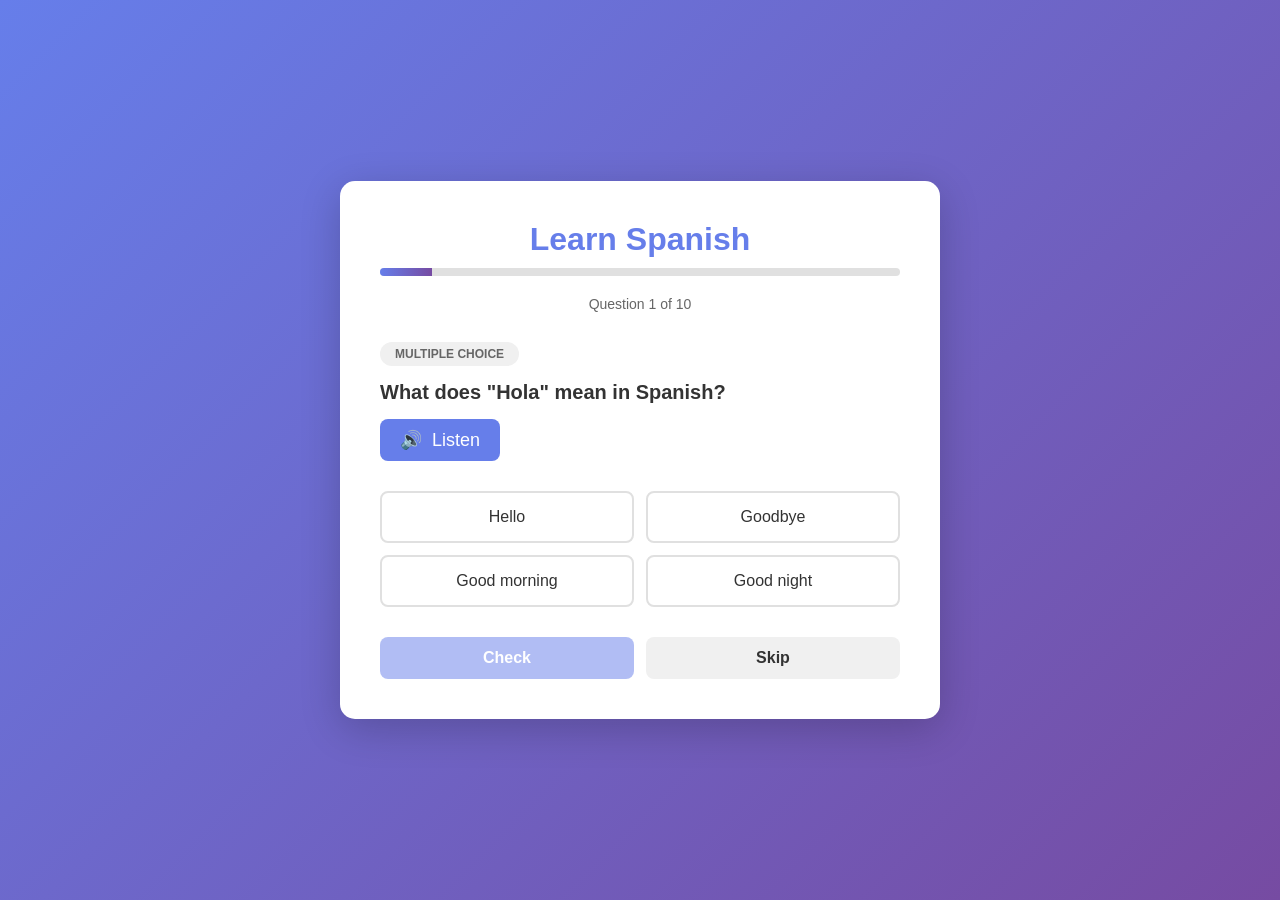
==== index.html @ b9823161 "Rename language-app_1c.html to index.html" ====
<!DOCTYPE html>
<html lang="en">
<head>
    <meta charset="UTF-8">
    <meta name="viewport" content="width=device-width, initial-scale=1.0">
    <title>Spanish Learning App</title>
    <style>
        * {
            margin: 0;
            padding: 0;
            box-sizing: border-box;
        }

        body {
            font-family: 'Segoe UI', Tahoma, Geneva, Verdana, sans-serif;
            background: linear-gradient(135deg, #667eea 0%, #764ba2 100%);
            min-height: 100vh;
            display: flex;
            justify-content: center;
            align-items: center;
            padding: 20px;
        }

        .container {
            background: white;
            border-radius: 15px;
            box-shadow: 0 10px 40px rgba(0, 0, 0, 0.2);
            max-width: 600px;
            width: 100%;
            padding: 40px;
        }

        .header {
            text-align: center;
            margin-bottom: 30px;
        }

        .header h1 {
            color: #667eea;
            font-size: 32px;
            margin-bottom: 10px;
        }

        .progress-bar {
            width: 100%;
            height: 8px;
            background: #e0e0e0;
            border-radius: 10px;
            margin-bottom: 20px;
            overflow: hidden;
        }

        .progress-fill {
            height: 100%;
            background: linear-gradient(90deg, #667eea, #764ba2);
            width: 0%;
            transition: width 0.3s ease;
        }

        .question-section {
            margin-bottom: 30px;
        }

        .question-type {
            display: inline-block;
            background: #f0f0f0;
            color: #666;
            padding: 5px 15px;
            border-radius: 20px;
            font-size: 12px;
            font-weight: bold;
            margin-bottom: 15px;
        }

        .question-text {
            font-size: 20px;
            color: #333;
            margin-bottom: 15px;
            font-weight: 600;
        }

        .audio-button {
            background: #667eea;
            color: white;
            border: none;
            padding: 10px 20px;
            border-radius: 8px;
            cursor: pointer;
            font-size: 14px;
            margin-bottom: 20px;
            display: flex;
            align-items: center;
            gap: 10px;
            transition: background 0.3s ease;
        }

        .audio-button:hover {
            background: #764ba2;
        }

        .audio-button span {
            font-size: 18px;
        }

        .options {
            display: grid;
            grid-template-columns: 1fr 1fr;
            gap: 12px;
            margin-bottom: 20px;
        }

        .option {
            padding: 15px;
            border: 2px solid #e0e0e0;
            border-radius: 8px;
            cursor: pointer;
            text-align: center;
            font-size: 16px;
            transition: all 0.3s ease;
            background: white;
            color: #333;
        }

        .option:hover {
            border-color: #667eea;
            background: #f8f9ff;
        }

        .option.selected {
            border-color: #667eea;
            background: #667eea;
            color: white;
        }

        .option.correct {
            border-color: #4caf50;
            background: #4caf50;
            color: white;
        }

        .option.incorrect {
            border-color: #f44336;
            background: #f44336;
            color: white;
        }

        .input-section {
            margin-bottom: 20px;
        }

        .input-section input {
            width: 100%;
            padding: 12px;
            border: 2px solid #e0e0e0;
            border-radius: 8px;
            font-size: 16px;
            transition: border-color 0.3s ease;
        }

        .input-section input:focus {
            outline: none;
            border-color: #667eea;
        }

        .input-section input.correct {
            border-color: #4caf50;
            background: #f1f8f5;
        }

        .input-section input.incorrect {
            border-color: #f44336;
            background: #fdf1f1;
        }

        .button-group {
            display: flex;
            gap: 12px;
            margin-top: 30px;
        }

        .btn {
            flex: 1;
            padding: 12px;
            border: none;
            border-radius: 8px;
            font-size: 16px;
            font-weight: 600;
            cursor: pointer;
            transition: all 0.3s ease;
        }

        .btn-primary {
            background: #667eea;
            color: white;
        }

        .btn-primary:hover:not(:disabled) {
            background: #764ba2;
        }

        .btn-primary:disabled {
            opacity: 0.5;
            cursor: not-allowed;
        }

        .btn-secondary {
            background: #f0f0f0;
            color: #333;
        }

        .btn-secondary:hover {
            background: #e0e0e0;
        }

        .feedback {
            padding: 15px;
            border-radius: 8px;
            margin-bottom: 20px;
            font-weight: 600;
            display: none;
        }

        .feedback.show {
            display: block;
        }

        .feedback.correct {
            background: #e8f5e9;
            color: #2e7d32;
            border-left: 4px solid #4caf50;
        }

        .feedback.incorrect {
            background: #ffebee;
            color: #c62828;
            border-left: 4px solid #f44336;
        }

        .completion-screen {
            display: none;
            text-align: center;
        }

        .completion-screen.show {
            display: block;
        }

        .completion-screen h2 {
            color: #667eea;
            font-size: 28px;
            margin-bottom: 20px;
        }

        .completion-screen .score {
            font-size: 48px;
            color: #4caf50;
            font-weight: bold;
            margin-bottom: 20px;
        }

        .completion-screen p {
            color: #666;
            font-size: 16px;
            margin-bottom: 15px;
        }

        .stats {
            background: #f5f5f5;
            padding: 20px;
            border-radius: 8px;
            margin-bottom: 20px;
        }

        .stat-item {
            display: flex;
            justify-content: space-between;
            margin-bottom: 10px;
            font-size: 16px;
        }

        .stat-item:last-child {
            margin-bottom: 0;
        }

        .translation {
            background: #f0f0f0;
            padding: 10px;
            border-radius: 6px;
            margin-top: 10px;
            font-size: 14px;
            color: #666;
            display: none;
        }

        .translation.show {
            display: block;
        }
    </style>
</head>
<body>
    <div class="container">
        <div class="header">
            <h1>Learn Spanish</h1>
            <div class="progress-bar">
                <div class="progress-fill" id="progressFill"></div>
            </div>
            <div id="progressText" style="color: #666; font-size: 14px;"></div>
        </div>

        <div id="quizContainer">
            <div class="question-section">
                <span class="question-type" id="questionType"></span>
                <div class="question-text" id="questionText"></div>
                <button class="audio-button" id="audioButton" style="display: none;">
                    <span>🔊</span>
                    <span>Listen</span>
                </button>
            </div>

            <div id="optionsContainer" class="options" style="display: none;"></div>

            <div class="input-section" id="inputSection" style="display: none;">
                <input 
                    type="text" 
                    id="answerInput" 
                    placeholder="Type your answer..."
                    autocomplete="off"
                >
                <div class="translation" id="translation"></div>
            </div>

            <div class="feedback" id="feedback"></div>

            <div class="button-group">
                <button class="btn btn-primary" id="submitBtn" disabled>Check</button>
                <button class="btn btn-secondary" id="skipBtn">Skip</button>
            </div>
        </div>

        <div class="completion-screen" id="completionScreen">
            <h2>Lesson Complete! 🎉</h2>
            <div class="score" id="finalScore"></div>
            <div class="stats">
                <div class="stat-item">
                    <span>Questions Answered:</span>
                    <span id="totalQuestions">0</span>
                </div>
                <div class="stat-item">
                    <span>Correct Answers:</span>
                    <span id="correctAnswers">0</span>
                </div>
                <div class="stat-item">
                    <span>Accuracy:</span>
                    <span id="accuracy">0%</span>
                </div>
            </div>
            <button class="btn btn-primary" onclick="location.reload()" style="width: 100%;">Start Again</button>
        </div>
    </div>

    <script>
        const lessons = [
            {
                type: 'multiple-choice',
                question: 'What does "Hola" mean in Spanish?',
                spanish: 'Hola',
                options: ['Hello', 'Goodbye', 'Good morning', 'Good night'],
                correct: 0,
                translation: 'Hola means hello'
            },
            {
                type: 'multiple-choice',
                question: 'What does "Agua" mean in Spanish?',
                spanish: 'Agua',
                options: ['Water', 'Bread', 'Milk', 'Juice'],
                correct: 0,
                translation: 'Agua means water'
            },
            {
                type: 'typing',
                question: 'How do you say "Good morning" in Spanish?',
                spanish: 'Buenos días',
                correct: 'buenos días',
                translation: 'Buenos días means good morning'
            },
            {
                type: 'multiple-choice',
                question: 'What does "Gracias" mean in Spanish?',
                spanish: 'Gracias',
                options: ['Thank you', 'Please', "You're welcome", 'Sorry'],
                correct: 0,
                translation: 'Gracias means thank you'
            },
            {
                type: 'typing',
                question: 'How do you say "Please" in Spanish?',
                spanish: 'Por favor',
                correct: 'por favor',
                translation: 'Por favor means please'
            },
            {
                type: 'multiple-choice',
                question: 'What does "Gato" mean in Spanish?',
                spanish: 'Gato',
                options: ['Dog', 'Cat', 'Bird', 'Fish'],
                correct: 1,
                translation: 'Gato means cat'
            },
            {
                type: 'typing',
                question: 'How do you say "My name is" in Spanish?',
                spanish: 'Me llamo',
                correct: 'me llamo',
                translation: 'Me llamo means my name is'
            },
            {
                type: 'multiple-choice',
                question: 'What does "Sí" mean in Spanish?',
                spanish: 'Sí',
                options: ['No', 'Yes', 'Maybe', 'Never'],
                correct: 1,
                translation: 'Sí means yes'
            },
            {
                type: 'multiple-choice',
                question: 'What does "Hermoso" mean in Spanish?',
                spanish: 'Hermoso',
                options: ['Ugly', 'Beautiful', 'Big', 'Small'],
                correct: 1,
                translation: 'Hermoso means beautiful'
            },
            {
                type: 'typing',
                question: 'How do you say "How are you?" in Spanish?',
                spanish: '¿Cómo estás?',
                correct: 'cómo estás',
                translation: '¿Cómo estás? means how are you?'
            }
        ];

        let currentQuestion = 0;
        let score = 0;
        let answered = false;
        let selectedOption = null;

        function startLesson() {
            displayQuestion();
        }

        function displayQuestion() {
            const question = lessons[currentQuestion];
            const progressPercent = ((currentQuestion + 1) / lessons.length) * 100;
            
            document.getElementById('progressFill').style.width = progressPercent + '%';
            document.getElementById('progressText').textContent = `Question ${currentQuestion + 1} of ${lessons.length}`;
            
            document.getElementById('questionType').textContent = question.type === 'multiple-choice' ? 'MULTIPLE CHOICE' : 'TYPE THE ANSWER';
            document.getElementById('questionText').textContent = question.question;
            
            const feedback = document.getElementById('feedback');
            feedback.classList.remove('show', 'correct', 'incorrect');
            
            const submitBtn = document.getElementById('submitBtn');
            submitBtn.disabled = true;
            submitBtn.textContent = 'Check';
            
            answered = false;
            selectedOption = null;
            
            if (question.type === 'multiple-choice') {
                displayMultipleChoice(question);
            } else {
                displayTypingQuestion(question);
            }
        }

        function displayMultipleChoice(question) {
            const inputSection = document.getElementById('inputSection');
            const optionsContainer = document.getElementById('optionsContainer');
            const audioButton = document.getElementById('audioButton');
            
            inputSection.style.display = 'none';
            optionsContainer.style.display = 'grid';
            audioButton.style.display = 'flex';
            
            optionsContainer.innerHTML = '';
            
            question.options.forEach((option, index) => {
                const optionDiv = document.createElement('div');
                optionDiv.className = 'option';
                optionDiv.textContent = option;
                optionDiv.onclick = () => selectOption(index);
                optionsContainer.appendChild(optionDiv);
            });
            
            audioButton.onclick = () => speakText(question.spanish);
        }

        function displayTypingQuestion(question) {
            const inputSection = document.getElementById('inputSection');
            const optionsContainer = document.getElementById('optionsContainer');
            const audioButton = document.getElementById('audioButton');
            const answerInput = document.getElementById('answerInput');
            
            inputSection.style.display = 'block';
            optionsContainer.style.display = 'none';
            audioButton.style.display = 'flex';
            
            answerInput.value = '';
            answerInput.classList.remove('correct', 'incorrect');
            answerInput.focus();
            
            answerInput.onkeypress = (e) => {
                if (e.key === 'Enter' && !document.getElementById('submitBtn').disabled) {
                    submitAnswer();
                }
            };
            
            answerInput.oninput = () => {
                document.getElementById('submitBtn').disabled = answerInput.value.trim() === '';
            };
            
            audioButton.onclick = () => speakText(question.spanish);
        }

        function selectOption(index) {
            const options = document.querySelectorAll('.option');
            options.forEach(opt => opt.classList.remove('selected'));
            
            const submitBtn = document.getElementById('submitBtn');
            submitBtn.disabled = false;
            
            if (!answered) {
                options[index].classList.add('selected');
                selectedOption = index;
            }
        }

        function submitAnswer() {
            if (answered) {
                nextQuestion();
                return;
            }
            
            const question = lessons[currentQuestion];
            const feedback = document.getElementById('feedback');
            let isCorrect = false;
            
            if (question.type === 'multiple-choice') {
                isCorrect = selectedOption === question.correct;
                markMultipleChoice(isCorrect);
            } else {
                const answerInput = document.getElementById('answerInput');
                const userAnswer = answerInput.value.trim().toLowerCase();
                isCorrect = userAnswer === question.correct;
                markTypingQuestion(isCorrect);
            }
            
            if (isCorrect) {
                score++;
                feedback.textContent = '✓ Correct!';
                feedback.classList.add('show', 'correct');
            } else {
                feedback.textContent = `✗ Incorrect. The correct answer is: ${question.spanish}`;
                feedback.classList.add('show', 'incorrect');
            }
            
            document.getElementById('translation').textContent = question.translation;
            document.getElementById('translation').classList.add('show');
            
            document.getElementById('submitBtn').textContent = 'Next';
            answered = true;
        }

        function markMultipleChoice(isCorrect) {
            const options = document.querySelectorAll('.option');
            const question = lessons[currentQuestion];
            
            options.forEach((option, index) => {
                option.style.pointerEvents = 'none';
                
                if (index === question.correct) {
                    option.classList.add('correct');
                } else if (index === selectedOption && !isCorrect) {
                    option.classList.add('incorrect');
                }
            });
        }

        function markTypingQuestion(isCorrect) {
            const answerInput = document.getElementById('answerInput');
            answerInput.disabled = true;
            
            if (isCorrect) {
                answerInput.classList.add('correct');
            } else {
                answerInput.classList.add('incorrect');
            }
        }

        function nextQuestion() {
            currentQuestion++;
            
            if (currentQuestion >= lessons.length) {
                showCompletion();
            } else {
                displayQuestion();
            }
        }

        function skipQuestion() {
            nextQuestion();
        }

        function showCompletion() {
            document.getElementById('quizContainer').style.display = 'none';
            document.getElementById('completionScreen').classList.add('show');
            
            const percentage = Math.round((score / lessons.length) * 100);
            document.getElementById('finalScore').textContent = `${percentage}%`;
            document.getElementById('totalQuestions').textContent = lessons.length;
            document.getElementById('correctAnswers').textContent = score;
            document.getElementById('accuracy').textContent = percentage + '%';
        }

        function speakText(text) {
            const utterance = new SpeechSynthesisUtterance(text);
            utterance.lang = 'es-ES';
            speechSynthesis.speak(utterance);
        }

        document.getElementById('submitBtn').onclick = submitAnswer;
        document.getElementById('skipBtn').onclick = skipQuestion;

        startLesson();
    </script>
</body>
</html>
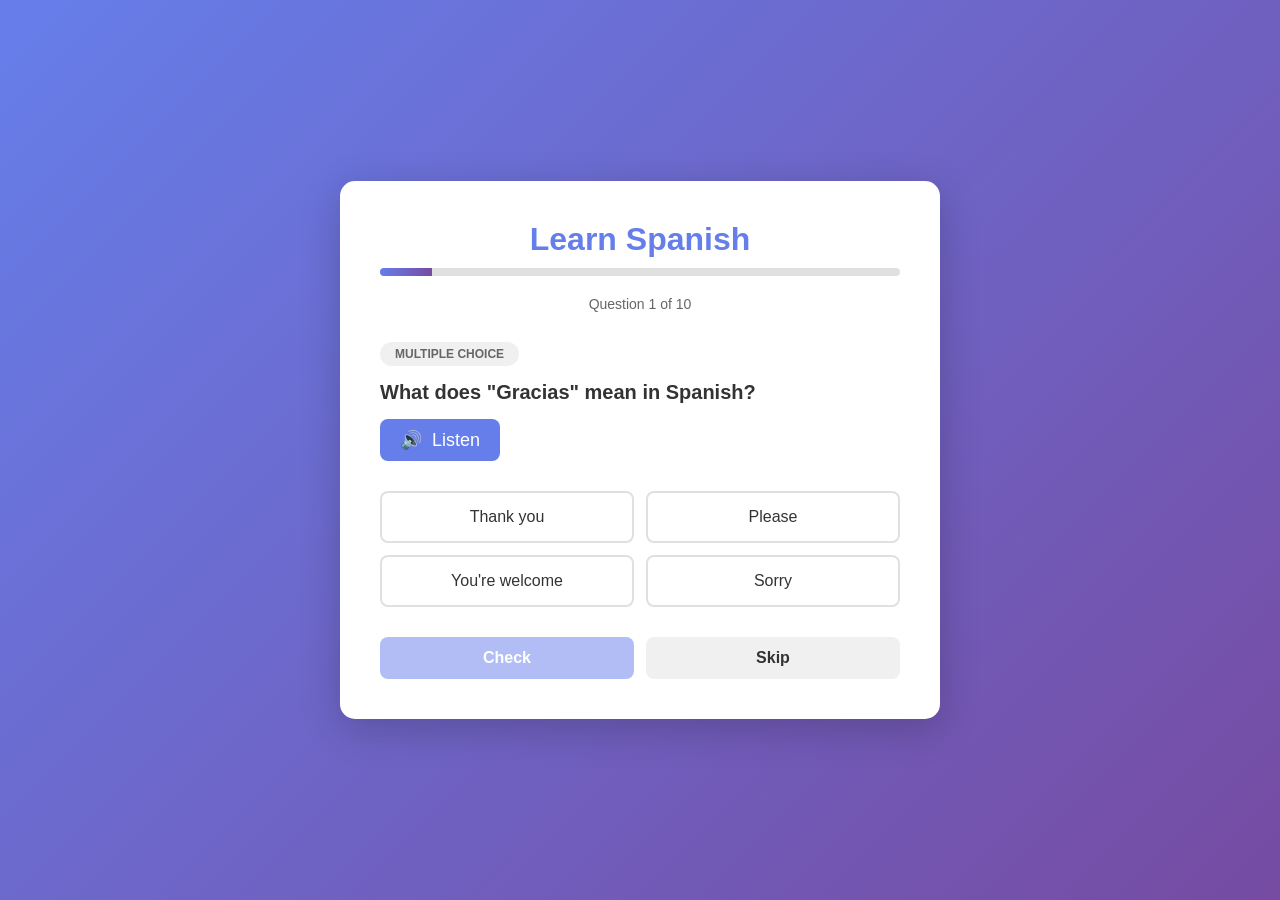
==== commit 841dd6ab: "Update index.html Add v2" ====
--- a/index.html
+++ b/index.html
@@ -160,6 +160,11 @@
         .input-section input:focus {
             outline: none;
             border-color: #667eea;
+        }
+
+        .input-section input:disabled {
+            background: #f5f5f5;
+            cursor: not-allowed;
         }
 
         .input-section input.correct {
@@ -359,7 +364,7 @@
     </div>
 
     <script>
-        const lessons = [
+        const lessonsData = [
             {
                 type: 'multiple-choice',
                 question: 'What does "Hola" mean in Spanish?',
@@ -438,35 +443,73 @@
             }
         ];
 
+        let lessons = [];
         let currentQuestion = 0;
         let score = 0;
         let answered = false;
         let selectedOption = null;
 
+        function normalizeText(text) {
+            return text
+                .toLowerCase()
+                .normalize('NFD')
+                .replace(/[\u0300-\u036f]/g, '')
+                .replace(/[\u2018\u2019`]/g, "'");
+        }
+
+        function shuffleArray(array) {
+            const shuffled = [...array];
+            for (let i = shuffled.length - 1; i > 0; i--) {
+                const j = Math.floor(Math.random() * (i + 1));
+                [shuffled[i], shuffled[j]] = [shuffled[j], shuffled[i]];
+            }
+            return shuffled;
+        }
+
+        function getAudioPath(spanish) {
+            const normalized = spanish
+                .toLowerCase()
+                .replace(/[¿?]/g, '')
+                .trim()
+                .replace(/\s+/g, '_');
+            return `sounds/${normalized}.ogg`;
+        }
+
+        function playSound(filename) {
+            const audio = new Audio(filename);
+            audio.play().catch(() => {
+                console.log(`Could not play ${filename}`);
+            });
+        }
+
         function startLesson() {
+            lessons = shuffleArray(lessonsData);
             displayQuestion();
         }
 
         function displayQuestion() {
             const question = lessons[currentQuestion];
             const progressPercent = ((currentQuestion + 1) / lessons.length) * 100;
-            
+
             document.getElementById('progressFill').style.width = progressPercent + '%';
             document.getElementById('progressText').textContent = `Question ${currentQuestion + 1} of ${lessons.length}`;
-            
+
             document.getElementById('questionType').textContent = question.type === 'multiple-choice' ? 'MULTIPLE CHOICE' : 'TYPE THE ANSWER';
             document.getElementById('questionText').textContent = question.question;
-            
+
             const feedback = document.getElementById('feedback');
             feedback.classList.remove('show', 'correct', 'incorrect');
-            
+
+            const translation = document.getElementById('translation');
+            translation.classList.remove('show');
+
             const submitBtn = document.getElementById('submitBtn');
             submitBtn.disabled = true;
             submitBtn.textContent = 'Check';
-            
+
             answered = false;
             selectedOption = null;
-            
+
             if (question.type === 'multiple-choice') {
                 displayMultipleChoice(question);
             } else {
@@ -478,13 +521,13 @@
             const inputSection = document.getElementById('inputSection');
             const optionsContainer = document.getElementById('optionsContainer');
             const audioButton = document.getElementById('audioButton');
-            
+
             inputSection.style.display = 'none';
             optionsContainer.style.display = 'grid';
             audioButton.style.display = 'flex';
-            
+
             optionsContainer.innerHTML = '';
-            
+
             question.options.forEach((option, index) => {
                 const optionDiv = document.createElement('div');
                 optionDiv.className = 'option';
@@ -492,8 +535,10 @@
                 optionDiv.onclick = () => selectOption(index);
                 optionsContainer.appendChild(optionDiv);
             });
-            
-            audioButton.onclick = () => speakText(question.spanish);
+
+            audioButton.onclick = () => {
+                playSound(getAudioPath(question.spanish));
+            };
         }
 
         function displayTypingQuestion(question) {
@@ -501,38 +546,42 @@
             const optionsContainer = document.getElementById('optionsContainer');
             const audioButton = document.getElementById('audioButton');
             const answerInput = document.getElementById('answerInput');
-            
+
             inputSection.style.display = 'block';
             optionsContainer.style.display = 'none';
             audioButton.style.display = 'flex';
-            
+
             answerInput.value = '';
+            answerInput.disabled = false;
             answerInput.classList.remove('correct', 'incorrect');
             answerInput.focus();
-            
+
             answerInput.onkeypress = (e) => {
                 if (e.key === 'Enter' && !document.getElementById('submitBtn').disabled) {
                     submitAnswer();
                 }
             };
-            
+
             answerInput.oninput = () => {
                 document.getElementById('submitBtn').disabled = answerInput.value.trim() === '';
             };
-            
-            audioButton.onclick = () => speakText(question.spanish);
+
+            audioButton.onclick = () => {
+                playSound(getAudioPath(question.spanish));
+            };
         }
 
         function selectOption(index) {
             const options = document.querySelectorAll('.option');
             options.forEach(opt => opt.classList.remove('selected'));
-            
+
             const submitBtn = document.getElementById('submitBtn');
             submitBtn.disabled = false;
-            
+
             if (!answered) {
                 options[index].classList.add('selected');
                 selectedOption = index;
+                playSound('sounds/select.ogg');
             }
         }
 
@@ -541,21 +590,32 @@
                 nextQuestion();
                 return;
             }
-            
+
             const question = lessons[currentQuestion];
             const feedback = document.getElementById('feedback');
             let isCorrect = false;
-            
+
             if (question.type === 'multiple-choice') {
                 isCorrect = selectedOption === question.correct;
                 markMultipleChoice(isCorrect);
+                if (isCorrect) {
+                    playSound('sounds/correct.ogg');
+                } else {
+                    playSound('sounds/incorrect.ogg');
+                }
             } else {
                 const answerInput = document.getElementById('answerInput');
-                const userAnswer = answerInput.value.trim().toLowerCase();
-                isCorrect = userAnswer === question.correct;
+                const userAnswer = normalizeText(answerInput.value.trim());
+                const correctAnswer = normalizeText(question.correct);
+                isCorrect = userAnswer === correctAnswer;
                 markTypingQuestion(isCorrect);
-            }
-            
+                if (isCorrect) {
+                    playSound('sounds/correct.ogg');
+                } else {
+                    playSound('sounds/incorrect.ogg');
+                }
+            }
+
             if (isCorrect) {
                 score++;
                 feedback.textContent = '✓ Correct!';
@@ -564,10 +624,10 @@
                 feedback.textContent = `✗ Incorrect. The correct answer is: ${question.spanish}`;
                 feedback.classList.add('show', 'incorrect');
             }
-            
+
             document.getElementById('translation').textContent = question.translation;
             document.getElementById('translation').classList.add('show');
-            
+
             document.getElementById('submitBtn').textContent = 'Next';
             answered = true;
         }
@@ -575,10 +635,10 @@
         function markMultipleChoice(isCorrect) {
             const options = document.querySelectorAll('.option');
             const question = lessons[currentQuestion];
-            
+
             options.forEach((option, index) => {
                 option.style.pointerEvents = 'none';
-                
+
                 if (index === question.correct) {
                     option.classList.add('correct');
                 } else if (index === selectedOption && !isCorrect) {
@@ -590,7 +650,7 @@
         function markTypingQuestion(isCorrect) {
             const answerInput = document.getElementById('answerInput');
             answerInput.disabled = true;
-            
+
             if (isCorrect) {
                 answerInput.classList.add('correct');
             } else {
@@ -600,7 +660,7 @@
 
         function nextQuestion() {
             currentQuestion++;
-            
+
             if (currentQuestion >= lessons.length) {
                 showCompletion();
             } else {
@@ -615,7 +675,7 @@
         function showCompletion() {
             document.getElementById('quizContainer').style.display = 'none';
             document.getElementById('completionScreen').classList.add('show');
-            
+
             const percentage = Math.round((score / lessons.length) * 100);
             document.getElementById('finalScore').textContent = `${percentage}%`;
             document.getElementById('totalQuestions').textContent = lessons.length;
@@ -623,12 +683,6 @@
             document.getElementById('accuracy').textContent = percentage + '%';
         }
 
-        function speakText(text) {
-            const utterance = new SpeechSynthesisUtterance(text);
-            utterance.lang = 'es-ES';
-            speechSynthesis.speak(utterance);
-        }
-
         document.getElementById('submitBtn').onclick = submitAnswer;
         document.getElementById('skipBtn').onclick = skipQuestion;
 
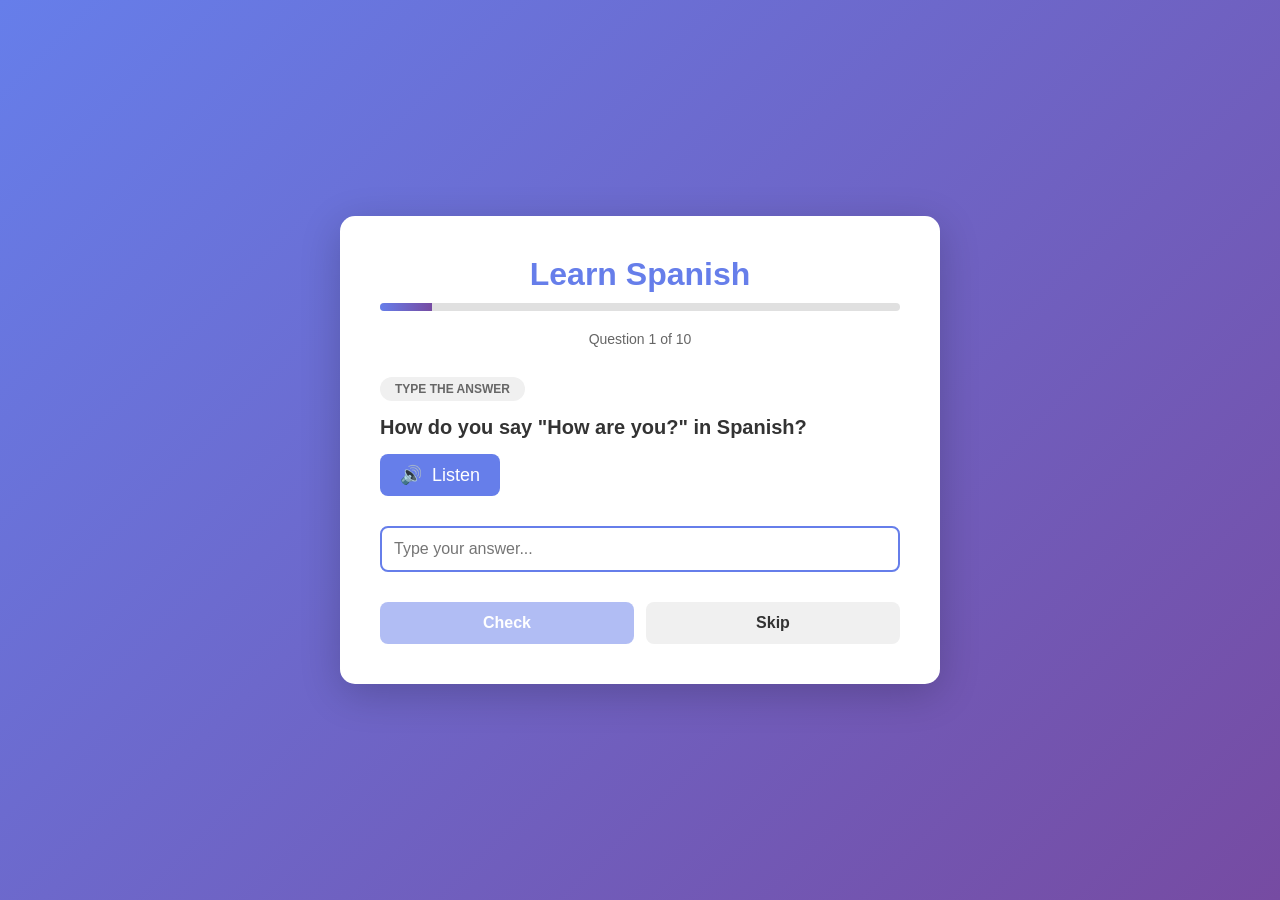
==== commit 00bab355: "Update index.html Add v3" ====
--- a/index.html
+++ b/index.html
@@ -263,10 +263,28 @@
             margin-bottom: 20px;
         }
 
-        .completion-screen p {
-            color: #666;
-            font-size: 16px;
-            margin-bottom: 15px;
+        .completion-screen.fail .score {
+            color: #f44336;
+        }
+
+        .completion-message {
+            font-size: 18px;
+            font-weight: 600;
+            margin-bottom: 20px;
+            padding: 15px;
+            border-radius: 8px;
+        }
+
+        .completion-message.success {
+            background: #e8f5e9;
+            color: #2e7d32;
+            border-left: 4px solid #4caf50;
+        }
+
+        .completion-message.fail {
+            background: #ffebee;
+            color: #c62828;
+            border-left: 4px solid #f44336;
         }
 
         .stats {
@@ -285,20 +303,6 @@
 
         .stat-item:last-child {
             margin-bottom: 0;
-        }
-
-        .translation {
-            background: #f0f0f0;
-            padding: 10px;
-            border-radius: 6px;
-            margin-top: 10px;
-            font-size: 14px;
-            color: #666;
-            display: none;
-        }
-
-        .translation.show {
-            display: block;
         }
     </style>
 </head>
@@ -331,7 +335,6 @@
                     placeholder="Type your answer..."
                     autocomplete="off"
                 >
-                <div class="translation" id="translation"></div>
             </div>
 
             <div class="feedback" id="feedback"></div>
@@ -343,7 +346,8 @@
         </div>
 
         <div class="completion-screen" id="completionScreen">
-            <h2>Lesson Complete! 🎉</h2>
+            <h2 id="completionTitle">Lesson Complete! 🎉</h2>
+            <div class="completion-message" id="completionMessage"></div>
             <div class="score" id="finalScore"></div>
             <div class="stats">
                 <div class="stat-item">
@@ -365,82 +369,16 @@
 
     <script>
         const lessonsData = [
-            {
-                type: 'multiple-choice',
-                question: 'What does "Hola" mean in Spanish?',
-                spanish: 'Hola',
-                options: ['Hello', 'Goodbye', 'Good morning', 'Good night'],
-                correct: 0,
-                translation: 'Hola means hello'
-            },
-            {
-                type: 'multiple-choice',
-                question: 'What does "Agua" mean in Spanish?',
-                spanish: 'Agua',
-                options: ['Water', 'Bread', 'Milk', 'Juice'],
-                correct: 0,
-                translation: 'Agua means water'
-            },
-            {
-                type: 'typing',
-                question: 'How do you say "Good morning" in Spanish?',
-                spanish: 'Buenos días',
-                correct: 'buenos días',
-                translation: 'Buenos días means good morning'
-            },
-            {
-                type: 'multiple-choice',
-                question: 'What does "Gracias" mean in Spanish?',
-                spanish: 'Gracias',
-                options: ['Thank you', 'Please', "You're welcome", 'Sorry'],
-                correct: 0,
-                translation: 'Gracias means thank you'
-            },
-            {
-                type: 'typing',
-                question: 'How do you say "Please" in Spanish?',
-                spanish: 'Por favor',
-                correct: 'por favor',
-                translation: 'Por favor means please'
-            },
-            {
-                type: 'multiple-choice',
-                question: 'What does "Gato" mean in Spanish?',
-                spanish: 'Gato',
-                options: ['Dog', 'Cat', 'Bird', 'Fish'],
-                correct: 1,
-                translation: 'Gato means cat'
-            },
-            {
-                type: 'typing',
-                question: 'How do you say "My name is" in Spanish?',
-                spanish: 'Me llamo',
-                correct: 'me llamo',
-                translation: 'Me llamo means my name is'
-            },
-            {
-                type: 'multiple-choice',
-                question: 'What does "Sí" mean in Spanish?',
-                spanish: 'Sí',
-                options: ['No', 'Yes', 'Maybe', 'Never'],
-                correct: 1,
-                translation: 'Sí means yes'
-            },
-            {
-                type: 'multiple-choice',
-                question: 'What does "Hermoso" mean in Spanish?',
-                spanish: 'Hermoso',
-                options: ['Ugly', 'Beautiful', 'Big', 'Small'],
-                correct: 1,
-                translation: 'Hermoso means beautiful'
-            },
-            {
-                type: 'typing',
-                question: 'How do you say "How are you?" in Spanish?',
-                spanish: '¿Cómo estás?',
-                correct: 'cómo estás',
-                translation: '¿Cómo estás? means how are you?'
-            }
+            { type: 'multiple-choice', question: 'What does "Hola" mean in Spanish?', spanish: 'Hola', options: ['Hello', 'Goodbye', 'Good morning', 'Good night'], correct: 0 },
+            { type: 'multiple-choice', question: 'What does "Agua" mean in Spanish?', spanish: 'Agua', options: ['Water', 'Bread', 'Milk', 'Juice'], correct: 0 },
+            { type: 'typing', question: 'How do you say "Good morning" in Spanish?', spanish: 'Buenos días', correct: 'buenos días' },
+            { type: 'multiple-choice', question: 'What does "Gracias" mean in Spanish?', spanish: 'Gracias', options: ['Thank you', 'Please', "You're welcome", 'Sorry'], correct: 0 },
+            { type: 'typing', question: 'How do you say "Please" in Spanish?', spanish: 'Por favor', correct: 'por favor' },
+            { type: 'multiple-choice', question: 'What does "Gato" mean in Spanish?', spanish: 'Gato', options: ['Dog', 'Cat', 'Bird', 'Fish'], correct: 1 },
+            { type: 'typing', question: 'How do you say "My name is" in Spanish?', spanish: 'Me llamo', correct: 'me llamo' },
+            { type: 'multiple-choice', question: 'What does "Sí" mean in Spanish?', spanish: 'Sí', options: ['No', 'Yes', 'Maybe', 'Never'], correct: 1 },
+            { type: 'multiple-choice', question: 'What does "Hermoso" mean in Spanish?', spanish: 'Hermoso', options: ['Ugly', 'Beautiful', 'Big', 'Small'], correct: 1 },
+            { type: 'typing', question: 'How do you say "How are you?" in Spanish?', spanish: '¿Cómo estás?', correct: 'cómo estás' }
         ];
 
         let lessons = [];
@@ -450,11 +388,7 @@
         let selectedOption = null;
 
         function normalizeText(text) {
-            return text
-                .toLowerCase()
-                .normalize('NFD')
-                .replace(/[\u0300-\u036f]/g, '')
-                .replace(/[\u2018\u2019`]/g, "'");
+            return text.toLowerCase().normalize('NFD').replace(/[\u0300-\u036f]/g, '').replace(/[\u2018\u2019`]/g, "'");
         }
 
         function shuffleArray(array) {
@@ -467,11 +401,7 @@
         }
 
         function getAudioPath(spanish) {
-            const normalized = spanish
-                .toLowerCase()
-                .replace(/[¿?]/g, '')
-                .trim()
-                .replace(/\s+/g, '_');
+            const normalized = spanish.toLowerCase().replace(/[¿?]/g, '').trim().replace(/\s+/g, '_');
             return `sounds/${normalized}.ogg`;
         }
 
@@ -493,15 +423,11 @@
 
             document.getElementById('progressFill').style.width = progressPercent + '%';
             document.getElementById('progressText').textContent = `Question ${currentQuestion + 1} of ${lessons.length}`;
-
             document.getElementById('questionType').textContent = question.type === 'multiple-choice' ? 'MULTIPLE CHOICE' : 'TYPE THE ANSWER';
             document.getElementById('questionText').textContent = question.question;
 
             const feedback = document.getElementById('feedback');
             feedback.classList.remove('show', 'correct', 'incorrect');
-
-            const translation = document.getElementById('translation');
-            translation.classList.remove('show');
 
             const submitBtn = document.getElementById('submitBtn');
             submitBtn.disabled = true;
@@ -598,22 +524,14 @@
             if (question.type === 'multiple-choice') {
                 isCorrect = selectedOption === question.correct;
                 markMultipleChoice(isCorrect);
-                if (isCorrect) {
-                    playSound('sounds/correct.ogg');
-                } else {
-                    playSound('sounds/incorrect.ogg');
-                }
+                playSound(isCorrect ? 'sounds/correct.ogg' : 'sounds/incorrect.ogg');
             } else {
                 const answerInput = document.getElementById('answerInput');
                 const userAnswer = normalizeText(answerInput.value.trim());
                 const correctAnswer = normalizeText(question.correct);
                 isCorrect = userAnswer === correctAnswer;
                 markTypingQuestion(isCorrect);
-                if (isCorrect) {
-                    playSound('sounds/correct.ogg');
-                } else {
-                    playSound('sounds/incorrect.ogg');
-                }
+                playSound(isCorrect ? 'sounds/correct.ogg' : 'sounds/incorrect.ogg');
             }
 
             if (isCorrect) {
@@ -625,9 +543,6 @@
                 feedback.classList.add('show', 'incorrect');
             }
 
-            document.getElementById('translation').textContent = question.translation;
-            document.getElementById('translation').classList.add('show');
-
             document.getElementById('submitBtn').textContent = 'Next';
             answered = true;
         }
@@ -638,7 +553,6 @@
 
             options.forEach((option, index) => {
                 option.style.pointerEvents = 'none';
-
                 if (index === question.correct) {
                     option.classList.add('correct');
                 } else if (index === selectedOption && !isCorrect) {
@@ -650,7 +564,6 @@
         function markTypingQuestion(isCorrect) {
             const answerInput = document.getElementById('answerInput');
             answerInput.disabled = true;
-
             if (isCorrect) {
                 answerInput.classList.add('correct');
             } else {
@@ -660,7 +573,6 @@
 
         function nextQuestion() {
             currentQuestion++;
-
             if (currentQuestion >= lessons.length) {
                 showCompletion();
             } else {
@@ -681,6 +593,23 @@
             document.getElementById('totalQuestions').textContent = lessons.length;
             document.getElementById('correctAnswers').textContent = score;
             document.getElementById('accuracy').textContent = percentage + '%';
+
+            const completionScreen = document.getElementById('completionScreen');
+            const messageDiv = document.getElementById('completionMessage');
+
+            if (percentage >= 70) {
+                completionScreen.classList.remove('fail');
+                messageDiv.textContent = '🎉 Congratulations! You passed the quiz!';
+                messageDiv.classList.remove('fail');
+                messageDiv.classList.add('success');
+                playSound('sounds/fanfare.ogg');
+            } else {
+                completionScreen.classList.add('fail');
+                messageDiv.textContent = '❌ You did not pass this time. Please take the quiz again to improve your score.';
+                messageDiv.classList.remove('success');
+                messageDiv.classList.add('fail');
+                playSound('sounds/failure.ogg');
+            }
         }
 
         document.getElementById('submitBtn').onclick = submitAnswer;
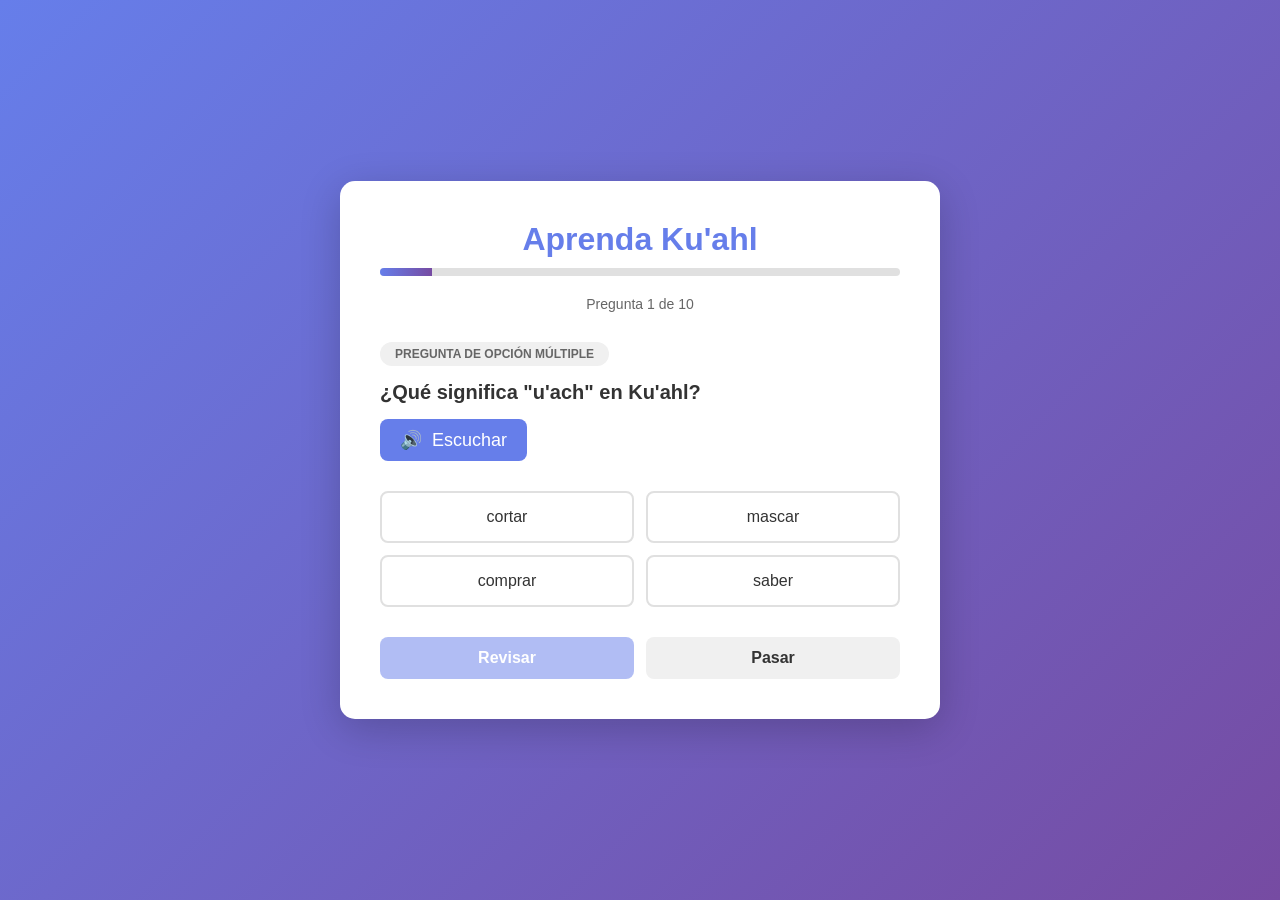
==== commit f3cab00b: "Add files via upload" ====
--- a/index.html
+++ b/index.html
@@ -1,621 +1 @@
-<!DOCTYPE html>
-<html lang="en">
-<head>
-    <meta charset="UTF-8">
-    <meta name="viewport" content="width=device-width, initial-scale=1.0">
-    <title>Spanish Learning App</title>
-    <style>
-        * {
-            margin: 0;
-            padding: 0;
-            box-sizing: border-box;
-        }
-
-        body {
-            font-family: 'Segoe UI', Tahoma, Geneva, Verdana, sans-serif;
-            background: linear-gradient(135deg, #667eea 0%, #764ba2 100%);
-            min-height: 100vh;
-            display: flex;
-            justify-content: center;
-            align-items: center;
-            padding: 20px;
-        }
-
-        .container {
-            background: white;
-            border-radius: 15px;
-            box-shadow: 0 10px 40px rgba(0, 0, 0, 0.2);
-            max-width: 600px;
-            width: 100%;
-            padding: 40px;
-        }
-
-        .header {
-            text-align: center;
-            margin-bottom: 30px;
-        }
-
-        .header h1 {
-            color: #667eea;
-            font-size: 32px;
-            margin-bottom: 10px;
-        }
-
-        .progress-bar {
-            width: 100%;
-            height: 8px;
-            background: #e0e0e0;
-            border-radius: 10px;
-            margin-bottom: 20px;
-            overflow: hidden;
-        }
-
-        .progress-fill {
-            height: 100%;
-            background: linear-gradient(90deg, #667eea, #764ba2);
-            width: 0%;
-            transition: width 0.3s ease;
-        }
-
-        .question-section {
-            margin-bottom: 30px;
-        }
-
-        .question-type {
-            display: inline-block;
-            background: #f0f0f0;
-            color: #666;
-            padding: 5px 15px;
-            border-radius: 20px;
-            font-size: 12px;
-            font-weight: bold;
-            margin-bottom: 15px;
-        }
-
-        .question-text {
-            font-size: 20px;
-            color: #333;
-            margin-bottom: 15px;
-            font-weight: 600;
-        }
-
-        .audio-button {
-            background: #667eea;
-            color: white;
-            border: none;
-            padding: 10px 20px;
-            border-radius: 8px;
-            cursor: pointer;
-            font-size: 14px;
-            margin-bottom: 20px;
-            display: flex;
-            align-items: center;
-            gap: 10px;
-            transition: background 0.3s ease;
-        }
-
-        .audio-button:hover {
-            background: #764ba2;
-        }
-
-        .audio-button span {
-            font-size: 18px;
-        }
-
-        .options {
-            display: grid;
-            grid-template-columns: 1fr 1fr;
-            gap: 12px;
-            margin-bottom: 20px;
-        }
-
-        .option {
-            padding: 15px;
-            border: 2px solid #e0e0e0;
-            border-radius: 8px;
-            cursor: pointer;
-            text-align: center;
-            font-size: 16px;
-            transition: all 0.3s ease;
-            background: white;
-            color: #333;
-        }
-
-        .option:hover {
-            border-color: #667eea;
-            background: #f8f9ff;
-        }
-
-        .option.selected {
-            border-color: #667eea;
-            background: #667eea;
-            color: white;
-        }
-
-        .option.correct {
-            border-color: #4caf50;
-            background: #4caf50;
-            color: white;
-        }
-
-        .option.incorrect {
-            border-color: #f44336;
-            background: #f44336;
-            color: white;
-        }
-
-        .input-section {
-            margin-bottom: 20px;
-        }
-
-        .input-section input {
-            width: 100%;
-            padding: 12px;
-            border: 2px solid #e0e0e0;
-            border-radius: 8px;
-            font-size: 16px;
-            transition: border-color 0.3s ease;
-        }
-
-        .input-section input:focus {
-            outline: none;
-            border-color: #667eea;
-        }
-
-        .input-section input:disabled {
-            background: #f5f5f5;
-            cursor: not-allowed;
-        }
-
-        .input-section input.correct {
-            border-color: #4caf50;
-            background: #f1f8f5;
-        }
-
-        .input-section input.incorrect {
-            border-color: #f44336;
-            background: #fdf1f1;
-        }
-
-        .button-group {
-            display: flex;
-            gap: 12px;
-            margin-top: 30px;
-        }
-
-        .btn {
-            flex: 1;
-            padding: 12px;
-            border: none;
-            border-radius: 8px;
-            font-size: 16px;
-            font-weight: 600;
-            cursor: pointer;
-            transition: all 0.3s ease;
-        }
-
-        .btn-primary {
-            background: #667eea;
-            color: white;
-        }
-
-        .btn-primary:hover:not(:disabled) {
-            background: #764ba2;
-        }
-
-        .btn-primary:disabled {
-            opacity: 0.5;
-            cursor: not-allowed;
-        }
-
-        .btn-secondary {
-            background: #f0f0f0;
-            color: #333;
-        }
-
-        .btn-secondary:hover {
-            background: #e0e0e0;
-        }
-
-        .feedback {
-            padding: 15px;
-            border-radius: 8px;
-            margin-bottom: 20px;
-            font-weight: 600;
-            display: none;
-        }
-
-        .feedback.show {
-            display: block;
-        }
-
-        .feedback.correct {
-            background: #e8f5e9;
-            color: #2e7d32;
-            border-left: 4px solid #4caf50;
-        }
-
-        .feedback.incorrect {
-            background: #ffebee;
-            color: #c62828;
-            border-left: 4px solid #f44336;
-        }
-
-        .completion-screen {
-            display: none;
-            text-align: center;
-        }
-
-        .completion-screen.show {
-            display: block;
-        }
-
-        .completion-screen h2 {
-            color: #667eea;
-            font-size: 28px;
-            margin-bottom: 20px;
-        }
-
-        .completion-screen .score {
-            font-size: 48px;
-            color: #4caf50;
-            font-weight: bold;
-            margin-bottom: 20px;
-        }
-
-        .completion-screen.fail .score {
-            color: #f44336;
-        }
-
-        .completion-message {
-            font-size: 18px;
-            font-weight: 600;
-            margin-bottom: 20px;
-            padding: 15px;
-            border-radius: 8px;
-        }
-
-        .completion-message.success {
-            background: #e8f5e9;
-            color: #2e7d32;
-            border-left: 4px solid #4caf50;
-        }
-
-        .completion-message.fail {
-            background: #ffebee;
-            color: #c62828;
-            border-left: 4px solid #f44336;
-        }
-
-        .stats {
-            background: #f5f5f5;
-            padding: 20px;
-            border-radius: 8px;
-            margin-bottom: 20px;
-        }
-
-        .stat-item {
-            display: flex;
-            justify-content: space-between;
-            margin-bottom: 10px;
-            font-size: 16px;
-        }
-
-        .stat-item:last-child {
-            margin-bottom: 0;
-        }
-    </style>
-</head>
-<body>
-    <div class="container">
-        <div class="header">
-            <h1>Learn Spanish</h1>
-            <div class="progress-bar">
-                <div class="progress-fill" id="progressFill"></div>
-            </div>
-            <div id="progressText" style="color: #666; font-size: 14px;"></div>
-        </div>
-
-        <div id="quizContainer">
-            <div class="question-section">
-                <span class="question-type" id="questionType"></span>
-                <div class="question-text" id="questionText"></div>
-                <button class="audio-button" id="audioButton" style="display: none;">
-                    <span>🔊</span>
-                    <span>Listen</span>
-                </button>
-            </div>
-
-            <div id="optionsContainer" class="options" style="display: none;"></div>
-
-            <div class="input-section" id="inputSection" style="display: none;">
-                <input 
-                    type="text" 
-                    id="answerInput" 
-                    placeholder="Type your answer..."
-                    autocomplete="off"
-                >
-            </div>
-
-            <div class="feedback" id="feedback"></div>
-
-            <div class="button-group">
-                <button class="btn btn-primary" id="submitBtn" disabled>Check</button>
-                <button class="btn btn-secondary" id="skipBtn">Skip</button>
-            </div>
-        </div>
-
-        <div class="completion-screen" id="completionScreen">
-            <h2 id="completionTitle">Lesson Complete! 🎉</h2>
-            <div class="completion-message" id="completionMessage"></div>
-            <div class="score" id="finalScore"></div>
-            <div class="stats">
-                <div class="stat-item">
-                    <span>Questions Answered:</span>
-                    <span id="totalQuestions">0</span>
-                </div>
-                <div class="stat-item">
-                    <span>Correct Answers:</span>
-                    <span id="correctAnswers">0</span>
-                </div>
-                <div class="stat-item">
-                    <span>Accuracy:</span>
-                    <span id="accuracy">0%</span>
-                </div>
-            </div>
-            <button class="btn btn-primary" onclick="location.reload()" style="width: 100%;">Start Again</button>
-        </div>
-    </div>
-
-    <script>
-        const lessonsData = [
-            { type: 'multiple-choice', question: 'What does "Hola" mean in Spanish?', spanish: 'Hola', options: ['Hello', 'Goodbye', 'Good morning', 'Good night'], correct: 0 },
-            { type: 'multiple-choice', question: 'What does "Agua" mean in Spanish?', spanish: 'Agua', options: ['Water', 'Bread', 'Milk', 'Juice'], correct: 0 },
-            { type: 'typing', question: 'How do you say "Good morning" in Spanish?', spanish: 'Buenos días', correct: 'buenos días' },
-            { type: 'multiple-choice', question: 'What does "Gracias" mean in Spanish?', spanish: 'Gracias', options: ['Thank you', 'Please', "You're welcome", 'Sorry'], correct: 0 },
-            { type: 'typing', question: 'How do you say "Please" in Spanish?', spanish: 'Por favor', correct: 'por favor' },
-            { type: 'multiple-choice', question: 'What does "Gato" mean in Spanish?', spanish: 'Gato', options: ['Dog', 'Cat', 'Bird', 'Fish'], correct: 1 },
-            { type: 'typing', question: 'How do you say "My name is" in Spanish?', spanish: 'Me llamo', correct: 'me llamo' },
-            { type: 'multiple-choice', question: 'What does "Sí" mean in Spanish?', spanish: 'Sí', options: ['No', 'Yes', 'Maybe', 'Never'], correct: 1 },
-            { type: 'multiple-choice', question: 'What does "Hermoso" mean in Spanish?', spanish: 'Hermoso', options: ['Ugly', 'Beautiful', 'Big', 'Small'], correct: 1 },
-            { type: 'typing', question: 'How do you say "How are you?" in Spanish?', spanish: '¿Cómo estás?', correct: 'cómo estás' }
-        ];
-
-        let lessons = [];
-        let currentQuestion = 0;
-        let score = 0;
-        let answered = false;
-        let selectedOption = null;
-
-        function normalizeText(text) {
-            return text.toLowerCase().normalize('NFD').replace(/[\u0300-\u036f]/g, '').replace(/[\u2018\u2019`]/g, "'");
-        }
-
-        function shuffleArray(array) {
-            const shuffled = [...array];
-            for (let i = shuffled.length - 1; i > 0; i--) {
-                const j = Math.floor(Math.random() * (i + 1));
-                [shuffled[i], shuffled[j]] = [shuffled[j], shuffled[i]];
-            }
-            return shuffled;
-        }
-
-        function getAudioPath(spanish) {
-            const normalized = spanish.toLowerCase().replace(/[¿?]/g, '').trim().replace(/\s+/g, '_');
-            return `sounds/${normalized}.ogg`;
-        }
-
-        function playSound(filename) {
-            const audio = new Audio(filename);
-            audio.play().catch(() => {
-                console.log(`Could not play ${filename}`);
-            });
-        }
-
-        function startLesson() {
-            lessons = shuffleArray(lessonsData);
-            displayQuestion();
-        }
-
-        function displayQuestion() {
-            const question = lessons[currentQuestion];
-            const progressPercent = ((currentQuestion + 1) / lessons.length) * 100;
-
-            document.getElementById('progressFill').style.width = progressPercent + '%';
-            document.getElementById('progressText').textContent = `Question ${currentQuestion + 1} of ${lessons.length}`;
-            document.getElementById('questionType').textContent = question.type === 'multiple-choice' ? 'MULTIPLE CHOICE' : 'TYPE THE ANSWER';
-            document.getElementById('questionText').textContent = question.question;
-
-            const feedback = document.getElementById('feedback');
-            feedback.classList.remove('show', 'correct', 'incorrect');
-
-            const submitBtn = document.getElementById('submitBtn');
-            submitBtn.disabled = true;
-            submitBtn.textContent = 'Check';
-
-            answered = false;
-            selectedOption = null;
-
-            if (question.type === 'multiple-choice') {
-                displayMultipleChoice(question);
-            } else {
-                displayTypingQuestion(question);
-            }
-        }
-
-        function displayMultipleChoice(question) {
-            const inputSection = document.getElementById('inputSection');
-            const optionsContainer = document.getElementById('optionsContainer');
-            const audioButton = document.getElementById('audioButton');
-
-            inputSection.style.display = 'none';
-            optionsContainer.style.display = 'grid';
-            audioButton.style.display = 'flex';
-
-            optionsContainer.innerHTML = '';
-
-            question.options.forEach((option, index) => {
-                const optionDiv = document.createElement('div');
-                optionDiv.className = 'option';
-                optionDiv.textContent = option;
-                optionDiv.onclick = () => selectOption(index);
-                optionsContainer.appendChild(optionDiv);
-            });
-
-            audioButton.onclick = () => {
-                playSound(getAudioPath(question.spanish));
-            };
-        }
-
-        function displayTypingQuestion(question) {
-            const inputSection = document.getElementById('inputSection');
-            const optionsContainer = document.getElementById('optionsContainer');
-            const audioButton = document.getElementById('audioButton');
-            const answerInput = document.getElementById('answerInput');
-
-            inputSection.style.display = 'block';
-            optionsContainer.style.display = 'none';
-            audioButton.style.display = 'flex';
-
-            answerInput.value = '';
-            answerInput.disabled = false;
-            answerInput.classList.remove('correct', 'incorrect');
-            answerInput.focus();
-
-            answerInput.onkeypress = (e) => {
-                if (e.key === 'Enter' && !document.getElementById('submitBtn').disabled) {
-                    submitAnswer();
-                }
-            };
-
-            answerInput.oninput = () => {
-                document.getElementById('submitBtn').disabled = answerInput.value.trim() === '';
-            };
-
-            audioButton.onclick = () => {
-                playSound(getAudioPath(question.spanish));
-            };
-        }
-
-        function selectOption(index) {
-            const options = document.querySelectorAll('.option');
-            options.forEach(opt => opt.classList.remove('selected'));
-
-            const submitBtn = document.getElementById('submitBtn');
-            submitBtn.disabled = false;
-
-            if (!answered) {
-                options[index].classList.add('selected');
-                selectedOption = index;
-                playSound('sounds/select.ogg');
-            }
-        }
-
-        function submitAnswer() {
-            if (answered) {
-                nextQuestion();
-                return;
-            }
-
-            const question = lessons[currentQuestion];
-            const feedback = document.getElementById('feedback');
-            let isCorrect = false;
-
-            if (question.type === 'multiple-choice') {
-                isCorrect = selectedOption === question.correct;
-                markMultipleChoice(isCorrect);
-                playSound(isCorrect ? 'sounds/correct.ogg' : 'sounds/incorrect.ogg');
-            } else {
-                const answerInput = document.getElementById('answerInput');
-                const userAnswer = normalizeText(answerInput.value.trim());
-                const correctAnswer = normalizeText(question.correct);
-                isCorrect = userAnswer === correctAnswer;
-                markTypingQuestion(isCorrect);
-                playSound(isCorrect ? 'sounds/correct.ogg' : 'sounds/incorrect.ogg');
-            }
-
-            if (isCorrect) {
-                score++;
-                feedback.textContent = '✓ Correct!';
-                feedback.classList.add('show', 'correct');
-            } else {
-                feedback.textContent = `✗ Incorrect. The correct answer is: ${question.spanish}`;
-                feedback.classList.add('show', 'incorrect');
-            }
-
-            document.getElementById('submitBtn').textContent = 'Next';
-            answered = true;
-        }
-
-        function markMultipleChoice(isCorrect) {
-            const options = document.querySelectorAll('.option');
-            const question = lessons[currentQuestion];
-
-            options.forEach((option, index) => {
-                option.style.pointerEvents = 'none';
-                if (index === question.correct) {
-                    option.classList.add('correct');
-                } else if (index === selectedOption && !isCorrect) {
-                    option.classList.add('incorrect');
-                }
-            });
-        }
-
-        function markTypingQuestion(isCorrect) {
-            const answerInput = document.getElementById('answerInput');
-            answerInput.disabled = true;
-            if (isCorrect) {
-                answerInput.classList.add('correct');
-            } else {
-                answerInput.classList.add('incorrect');
-            }
-        }
-
-        function nextQuestion() {
-            currentQuestion++;
-            if (currentQuestion >= lessons.length) {
-                showCompletion();
-            } else {
-                displayQuestion();
-            }
-        }
-
-        function skipQuestion() {
-            nextQuestion();
-        }
-
-        function showCompletion() {
-            document.getElementById('quizContainer').style.display = 'none';
-            document.getElementById('completionScreen').classList.add('show');
-
-            const percentage = Math.round((score / lessons.length) * 100);
-            document.getElementById('finalScore').textContent = `${percentage}%`;
-            document.getElementById('totalQuestions').textContent = lessons.length;
-            document.getElementById('correctAnswers').textContent = score;
-            document.getElementById('accuracy').textContent = percentage + '%';
-
-            const completionScreen = document.getElementById('completionScreen');
-            const messageDiv = document.getElementById('completionMessage');
-
-            if (percentage >= 70) {
-                completionScreen.classList.remove('fail');
-                messageDiv.textContent = '🎉 Congratulations! You passed the quiz!';
-                messageDiv.classList.remove('fail');
-                messageDiv.classList.add('success');
-                playSound('sounds/fanfare.ogg');
-            } else {
-                completionScreen.classList.add('fail');
-                messageDiv.textContent = '❌ You did not pass this time. Please take the quiz again to improve your score.';
-                messageDiv.classList.remove('success');
-                messageDiv.classList.add('fail');
-                playSound('sounds/failure.ogg');
-            }
-        }
-
-        document.getElementById('submitBtn').onclick = submitAnswer;
-        document.getElementById('skipBtn').onclick = skipQuestion;
-
-        startLesson();
-    </script>
-</body>
-</html>
+<!DOCTYPE html><html lang="es"><head><meta charset="UTF-8"><meta name="viewport" content="width=device-width, initial-scale=1.0"><link rel="stylesheet" href="./style.css"><title>Aprenda Ku'ahl</title></head><body><div class="container"><div class="header"><h1>Aprenda Ku'ahl</h1><div class="progress-bar"><div class="progress-fill" id="progressFill"></div></div><div id="progressText" style="color: #666; font-size: 14px;"></div></div><div id="quizContainer"><div class="question-section"><span class="question-type" id="questionType"></span><div class="question-text" id="questionText"></div><button class="audio-button" id="audioButton" style="display: none;"><span>🔊</span><span>Escuchar</span></button></div><div id="optionsContainer" class="options" style="display: none;"></div><div class="input-section" id="inputSection" style="display: none;"><input type="text" id="answerInput" placeholder="Escriba su respuesta..." autocomplete="off" ></div><div class="feedback" id="feedback"></div><div class="button-group"><button class="btn btn-primary" id="submitBtn" disabled>Check</button><button class="btn btn-secondary" id="skipBtn">Pasar</button></div></div><div class="completion-screen" id="completionScreen"><h2 id="completionTitle">¡Examen Terminado! 🎉</h2><div class="completion-message" id="completionMessage"></div><div class="score" id="finalScore"></div><div class="stats"><div class="stat-item"><span>Preguntas Contestadas:</span><span id="totalQuestions">0</span></div><div class="stat-item"><span>Respuestas Correctas:</span><span id="correctAnswers">0</span></div><div class="stat-item"><span>Precisión:</span><span id="accuracy">0%</span></div></div><button class="btn btn-primary" onclick="location.reload()" style="width: 100%;">Comenzar De Nuevo</button></div></div><script src="script.js"></script></body></html>
--- a/style.css
+++ b/style.css
@@ -0,0 +1 @@
+*{margin:0;padding:0;box-sizing:border-box}body{font-family:'Segoe UI',Tahoma,Geneva,Verdana,sans-serif;background:linear-gradient(135deg,#667eea 0%,#764ba2 100%);min-height:100vh;display:flex;justify-content:center;align-items:center;padding:20px}.container{background:#fff;border-radius:15px;box-shadow:0 10px 40px rgb(0 0 0 / .2);max-width:600px;width:100%;padding:40px}.header{text-align:center;margin-bottom:30px}.header h1{color:#667eea;font-size:32px;margin-bottom:10px}.progress-bar{width:100%;height:8px;background:#e0e0e0;border-radius:10px;margin-bottom:20px;overflow:hidden}.progress-fill{height:100%;background:linear-gradient(90deg,#667eea,#764ba2);width:0%;transition:width 0.3s ease}.question-section{margin-bottom:30px}.question-type{display:inline-block;background:#f0f0f0;color:#666;padding:5px 15px;border-radius:20px;font-size:12px;font-weight:700;margin-bottom:15px}.question-text{font-size:20px;color:#333;margin-bottom:15px;font-weight:600}.audio-button{background:#667eea;color:#fff;border:none;padding:10px 20px;border-radius:8px;cursor:pointer;font-size:14px;margin-bottom:20px;display:flex;align-items:center;gap:10px;transition:background 0.3s ease}.audio-button:hover{background:#764ba2}.audio-button span{font-size:18px}.options{display:grid;grid-template-columns:1fr 1fr;gap:12px;margin-bottom:20px}.option{padding:15px;border:2px solid #e0e0e0;border-radius:8px;cursor:pointer;text-align:center;font-size:16px;transition:all 0.3s ease;background:#fff;color:#333}.option:hover{border-color:#667eea;background:#f8f9ff}.option.selected{border-color:#667eea;background:#667eea;color:#fff}.option.correct{border-color:#4caf50;background:#4caf50;color:#fff}.option.incorrect{border-color:#f44336;background:#f44336;color:#fff}.input-section{margin-bottom:20px}.input-section input{width:100%;padding:12px;border:2px solid #e0e0e0;border-radius:8px;font-size:16px;transition:border-color 0.3s ease}.input-section input:focus{outline:none;border-color:#667eea}.input-section input:disabled{background:#f5f5f5;cursor:not-allowed}.input-section input.correct{border-color:#4caf50;background:#f1f8f5}.input-section input.incorrect{border-color:#f44336;background:#fdf1f1}.button-group{display:flex;gap:12px;margin-top:30px}.btn{flex:1;padding:12px;border:none;border-radius:8px;font-size:16px;font-weight:600;cursor:pointer;transition:all 0.3s ease}.btn-primary{background:#667eea;color:#fff}.btn-primary:hover:not(:disabled){background:#764ba2}.btn-primary:disabled{opacity:.5;cursor:not-allowed}.btn-secondary{background:#f0f0f0;color:#333}.btn-secondary:hover{background:#e0e0e0}.feedback{padding:15px;border-radius:8px;margin-bottom:20px;font-weight:600;display:none}.feedback.show{display:block}.feedback.correct{background:#e8f5e9;color:#2e7d32;border-left:4px solid #4caf50}.feedback.incorrect{background:#ffebee;color:#c62828;border-left:4px solid #f44336}.completion-screen{display:none;text-align:center}.completion-screen.show{display:block}.completion-screen h2{color:#667eea;font-size:28px;margin-bottom:20px}.completion-screen .score{font-size:48px;color:#4caf50;font-weight:700;margin-bottom:20px}.completion-screen.fail .score{color:#f44336}.completion-message{font-size:18px;font-weight:600;margin-bottom:20px;padding:15px;border-radius:8px}.completion-message.success{background:#e8f5e9;color:#2e7d32;border-left:4px solid #4caf50}.completion-message.fail{background:#ffebee;color:#c62828;border-left:4px solid #f44336}.stats{background:#f5f5f5;padding:20px;border-radius:8px;margin-bottom:20px}.stat-item{display:flex;justify-content:space-between;margin-bottom:10px;font-size:16px}.stat-item:last-child{margin-bottom:0}
